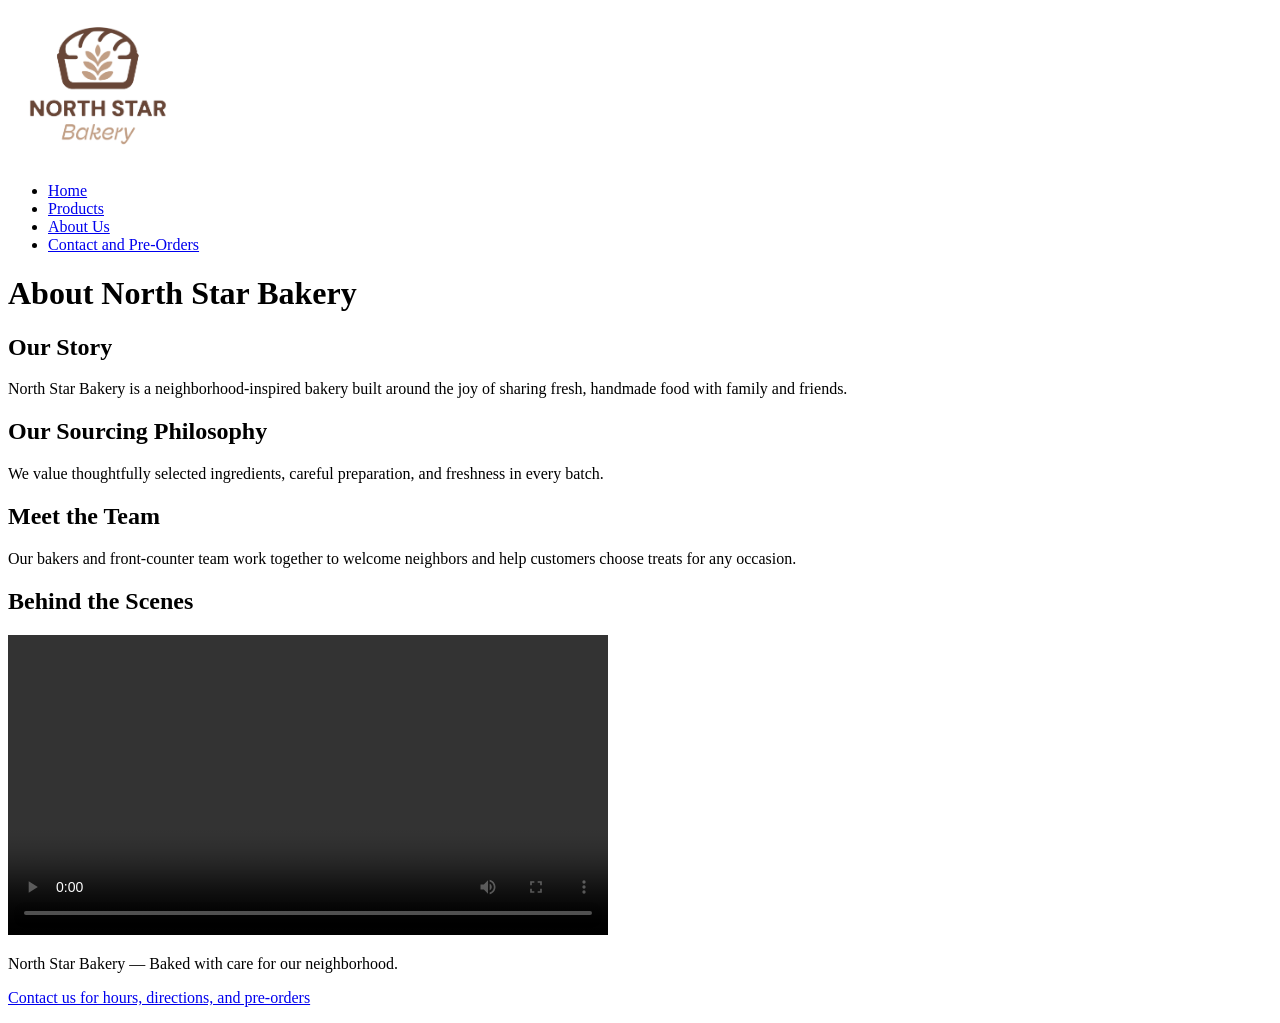
==== North_Star_Bakery/about.html @ fedf7f5f "Moved .git" ====
<!DOCTYPE html>
<html lang="en">
<head>
  <meta charset="UTF-8">
  <meta name="viewport" content="width=device-width, initial-scale=1.0">
  <title>About Us | North Star Bakery</title>
</head>
<body>
  <header>
    <a href="index.html"><img src="assets/bakery-logo.png" alt="North Star Bakery logo" width="180"></a>
    <nav aria-label="Main navigation">
      <ul>
        <li><a href="index.html">Home</a></li>
        <li><a href="products.html">Products</a></li>
        <li><a href="about.html">About Us</a></li>
        <li><a href="contact.html">Contact and Pre-Orders</a></li>
      </ul>
    </nav>
  </header>
  <main>
    <h1>About North Star Bakery</h1>
    <section>
      <h2>Our Story</h2>
      <p>North Star Bakery is a neighborhood-inspired bakery built around the joy of sharing fresh, handmade food with family and friends.</p>
    </section>
    <section>
      <h2>Our Sourcing Philosophy</h2>
      <p>We value thoughtfully selected ingredients, careful preparation, and freshness in every batch.</p>
    </section>
    <section>
      <h2>Meet the Team</h2>
      <p>Our bakers and front-counter team work together to welcome neighbors and help customers choose treats for any occasion.</p>
    </section>
    <section>
      <h2>Behind the Scenes</h2>
      <video controls width="600" preload="metadata">
        <source src="assets/bakery-behind-scenes.mp4" type="video/mp4">
        Your browser does not support video playback. Contact the bakery to learn about our baking process.
      </video>
    </section>
  </main>
  <footer>
    <p>North Star Bakery — Baked with care for our neighborhood.</p>
    <p><a href="contact.html">Contact us for hours, directions, and pre-orders</a></p>
  </footer>
</body>
</html>
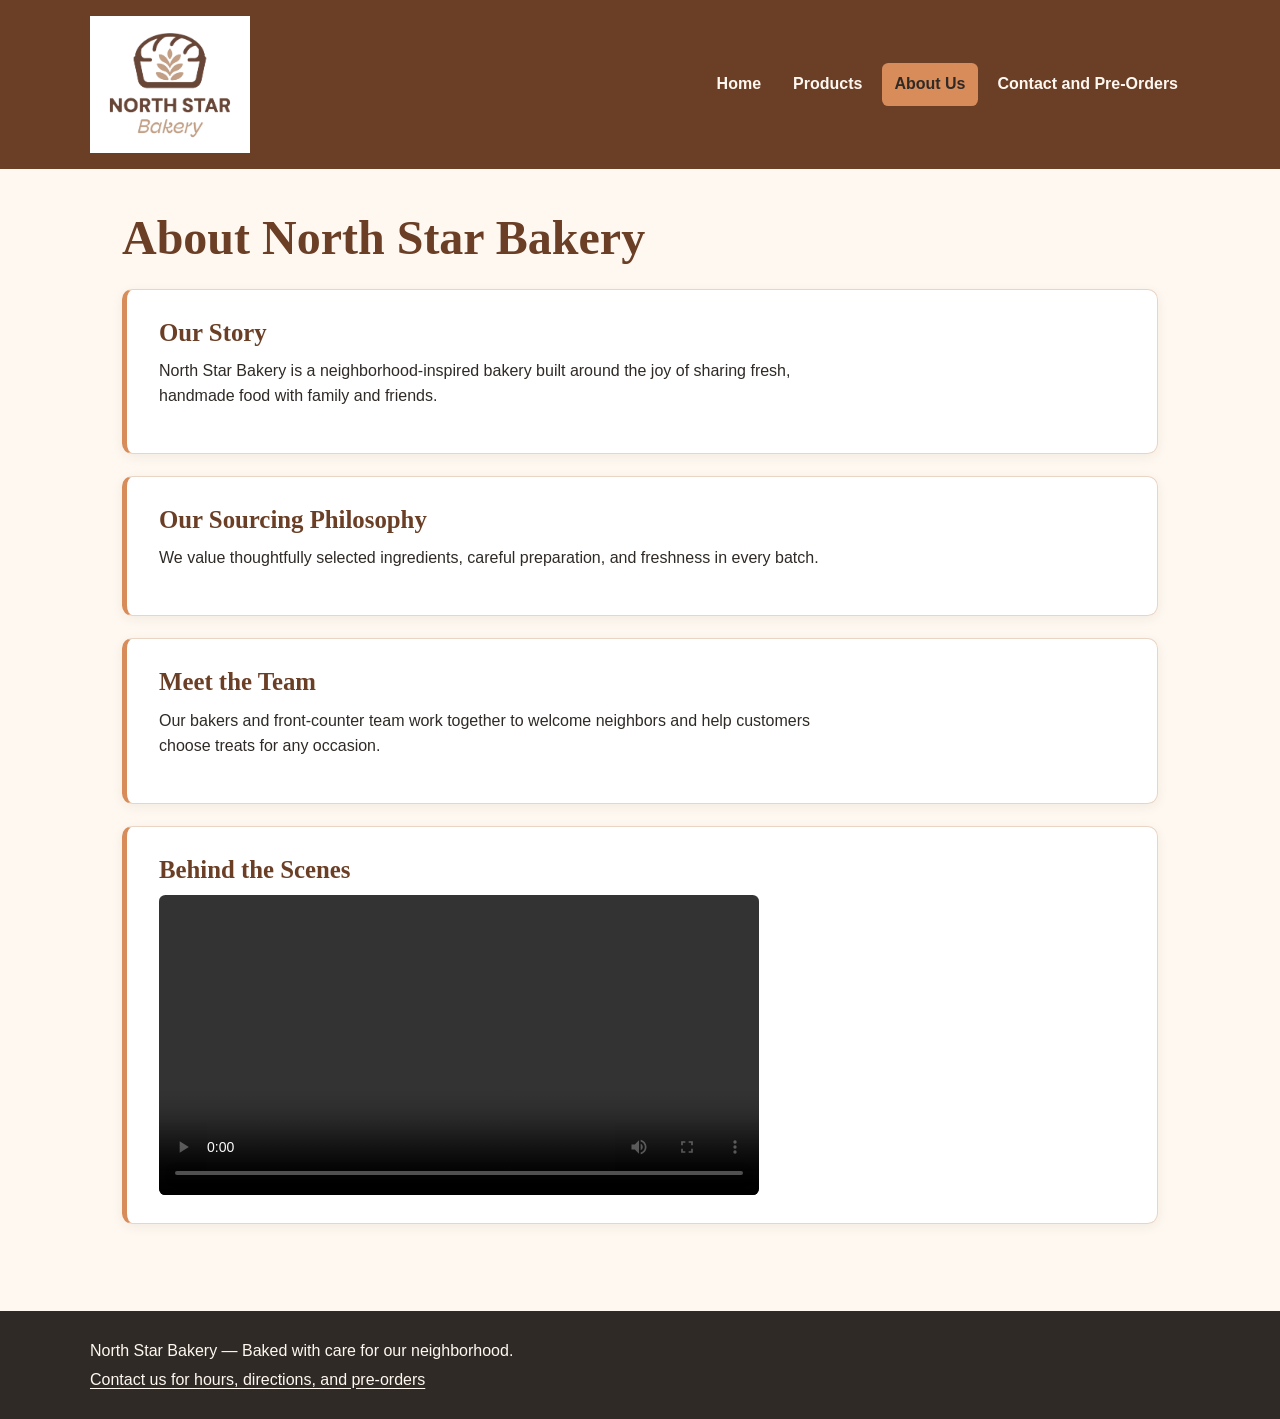
==== commit 878d694e: "Update File Names" ====
--- a/North_Star_Bakery/about.html
+++ b/North_Star_Bakery/about.html
@@ -1,47 +1,48 @@
 <!DOCTYPE html>
+
 <html lang="en">
 <head>
-  <meta charset="UTF-8">
-  <meta name="viewport" content="width=device-width, initial-scale=1.0">
-  <title>About Us | North Star Bakery</title>
-</head>
+<meta charset="utf-8"/>
+<meta content="width=device-width, initial-scale=1.0" name="viewport"/>
+<title>About Us | North Star Bakery</title>
+<link href="styles.css" rel="stylesheet"/></head>
 <body>
-  <header>
-    <a href="index.html"><img src="assets/bakery-logo.png" alt="North Star Bakery logo" width="180"></a>
-    <nav aria-label="Main navigation">
-      <ul>
-        <li><a href="index.html">Home</a></li>
-        <li><a href="products.html">Products</a></li>
-        <li><a href="about.html">About Us</a></li>
-        <li><a href="contact.html">Contact and Pre-Orders</a></li>
-      </ul>
-    </nav>
-  </header>
-  <main>
-    <h1>About North Star Bakery</h1>
-    <section>
-      <h2>Our Story</h2>
-      <p>North Star Bakery is a neighborhood-inspired bakery built around the joy of sharing fresh, handmade food with family and friends.</p>
-    </section>
-    <section>
-      <h2>Our Sourcing Philosophy</h2>
-      <p>We value thoughtfully selected ingredients, careful preparation, and freshness in every batch.</p>
-    </section>
-    <section>
-      <h2>Meet the Team</h2>
-      <p>Our bakers and front-counter team work together to welcome neighbors and help customers choose treats for any occasion.</p>
-    </section>
-    <section>
-      <h2>Behind the Scenes</h2>
-      <video controls width="600" preload="metadata">
-        <source src="assets/bakery-behind-scenes.mp4" type="video/mp4">
+<header>
+<a href="index.html"><img alt="North Star Bakery logo" src="assets/bakery-logo.png" width="180"/></a>
+<nav aria-label="Main navigation">
+<ul>
+<li><a href="index.html">Home</a></li>
+<li><a href="products.html">Products</a></li>
+<li><a aria-current="page" href="about.html">About Us</a></li>
+<li><a href="contact.html">Contact and Pre-Orders</a></li>
+</ul>
+</nav>
+</header>
+<main>
+<h1>About North Star Bakery</h1>
+<section>
+<h2>Our Story</h2>
+<p>North Star Bakery is a neighborhood-inspired bakery built around the joy of sharing fresh, handmade food with family and friends.</p>
+</section>
+<section>
+<h2>Our Sourcing Philosophy</h2>
+<p>We value thoughtfully selected ingredients, careful preparation, and freshness in every batch.</p>
+</section>
+<section>
+<h2>Meet the Team</h2>
+<p>Our bakers and front-counter team work together to welcome neighbors and help customers choose treats for any occasion.</p>
+</section>
+<section>
+<h2>Behind the Scenes</h2>
+<video controls="" preload="metadata" width="600">
+<source src="assets/bakery-behind-scenes.mp4" type="video/mp4"/>
         Your browser does not support video playback. Contact the bakery to learn about our baking process.
       </video>
-    </section>
-  </main>
-  <footer>
-    <p>North Star Bakery — Baked with care for our neighborhood.</p>
-    <p><a href="contact.html">Contact us for hours, directions, and pre-orders</a></p>
-  </footer>
+</section>
+</main>
+<footer>
+<p>North Star Bakery — Baked with care for our neighborhood.</p>
+<p><a href="contact.html">Contact us for hours, directions, and pre-orders</a></p>
+</footer>
 </body>
 </html>
--- a/North_Star_Bakery/styles.css
+++ b/North_Star_Bakery/styles.css
@@ -0,0 +1,9 @@
+/* North Star Bakery | shared, mobile-first visual system */
+:root { --cream:#FFF8F0; --brown:#6B3E26; --peach:#D88C5A; --charcoal:#2F2A26; }
+* {box-sizing:border-box} html{scroll-behavior:smooth} body{margin:0;background:var(--cream);color:var(--charcoal);font-family:Arial,Helvetica,sans-serif;font-size:1rem;line-height:1.6}
+a{color:var(--brown);text-underline-offset:3px}a:hover{color:#914d28}a:focus-visible,button:focus-visible,input:focus-visible,select:focus-visible,textarea:focus-visible{outline:3px solid var(--peach);outline-offset:3px}
+header{background:var(--brown);padding:1rem max(1rem,calc((100% - 1100px)/2));display:flex;flex-direction:column;align-items:center;gap:.75rem}header img{display:block;max-width:160px;height:auto}nav{width:100%}nav ul{list-style:none;margin:0;padding:0;display:flex;flex-wrap:wrap;justify-content:center;gap:.35rem}nav a{display:block;padding:.55rem .75rem;border-radius:.4rem;color:var(--cream);font-weight:700;text-decoration:none}nav a:hover,nav a[aria-current="page"]{background:var(--peach);color:var(--charcoal)}
+main{max-width:1100px;margin:auto;padding:1.5rem 1rem 3rem}h1,h2,h3{font-family:Georgia,'Times New Roman',serif;color:var(--brown);line-height:1.2}h1{font-size:clamp(2rem,5vw,3rem);margin:0 0 1rem}h2{font-size:1.55rem;margin:0 0 .65rem}p{margin:.5rem 0 1rem;max-width:75ch}main>section{background:#fff;border:1px solid #ead4c3;border-left:5px solid var(--peach);border-radius:.65rem;padding:1.25rem;margin:1.4rem 0;box-shadow:0 3px 12px #2f2a2610}main>img,main>picture img,section img,figure img{max-width:100%;height:auto;border-radius:.5rem}main>img{display:block;margin:1.25rem 0}picture{display:block}figure{margin:1rem 0}figcaption{font-size:.9rem;margin-top:.4rem}video{display:block;max-width:100%;height:auto;border-radius:.4rem}
+fieldset{border:1px solid #d7b9a5;border-radius:.5rem;padding:1rem;margin:1rem 0}legend{font-weight:700;color:var(--brown);padding:0 .4rem}label{font-weight:700}input,select,textarea{display:block;width:100%;max-width:100%;font:inherit;padding:.65rem;border:1px solid #907b6e;border-radius:.35rem;background:#fff;color:var(--charcoal)}textarea{resize:vertical}button{font:inherit;font-weight:700;background:var(--brown);color:var(--cream);padding:.7rem 1.3rem;border:0;border-radius:.4rem;cursor:pointer}button:hover{background:#4d2b1c}footer{background:var(--charcoal);color:var(--cream);padding:1.5rem max(1rem,calc((100% - 1100px)/2))}footer a{color:var(--cream)}footer p{margin:.2rem 0}
+@media(min-width:720px){header{flex-direction:row;justify-content:space-between}nav{width:auto}nav ul{justify-content:flex-end;gap:.5rem}main{padding:2.5rem 2rem 4rem}main>section{padding:1.75rem 2rem}form fieldset{padding:1.5rem}main>img{max-width:75%}}
+@media(prefers-reduced-motion:reduce){html{scroll-behavior:auto}}
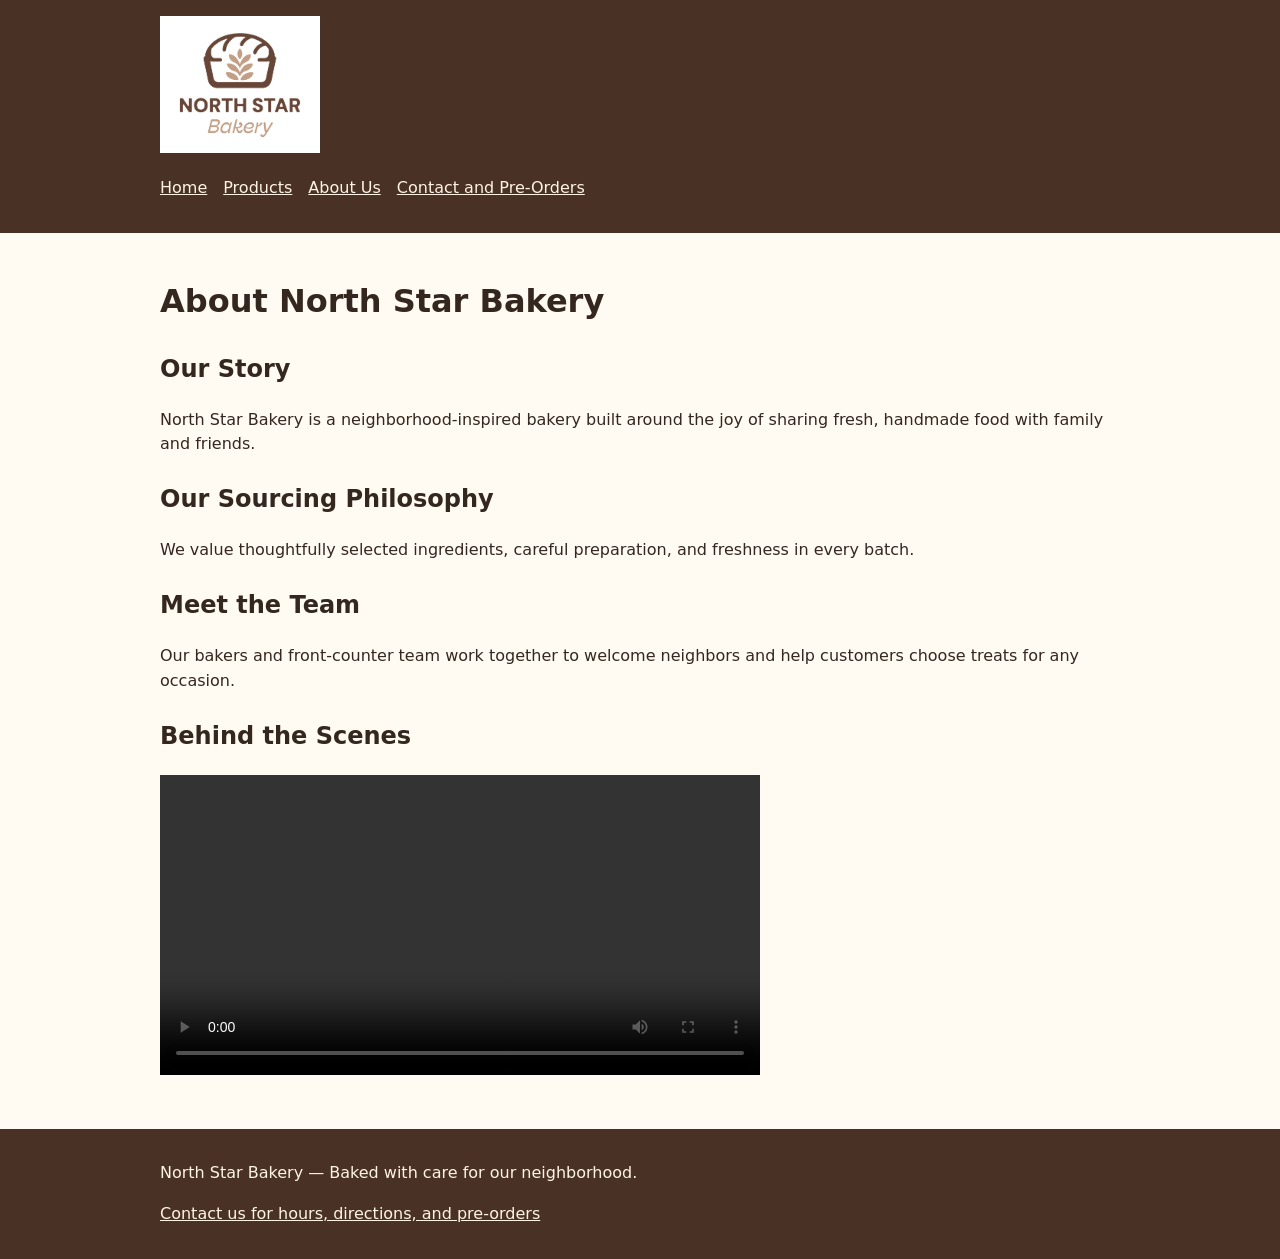
==== commit 7227d5e3: "Updated with JavaScript" ====
--- a/North_Star_Bakery/about.html
+++ b/North_Star_Bakery/about.html
@@ -5,7 +5,7 @@
 <meta charset="utf-8"/>
 <meta content="width=device-width, initial-scale=1.0" name="viewport"/>
 <title>About Us | North Star Bakery</title>
-<link href="styles.css" rel="stylesheet"/></head>
+<link href="styles.css" rel="stylesheet"/><link href="styles.css" rel="stylesheet"/></head>
 <body>
 <header>
 <a href="index.html"><img alt="North Star Bakery logo" src="assets/bakery-logo.png" width="180"/></a>
@@ -13,7 +13,7 @@
 <ul>
 <li><a href="index.html">Home</a></li>
 <li><a href="products.html">Products</a></li>
-<li><a aria-current="page" href="about.html">About Us</a></li>
+<li><a href="about.html">About Us</a></li>
 <li><a href="contact.html">Contact and Pre-Orders</a></li>
 </ul>
 </nav>
@@ -44,5 +44,5 @@
 <p>North Star Bakery — Baked with care for our neighborhood.</p>
 <p><a href="contact.html">Contact us for hours, directions, and pre-orders</a></p>
 </footer>
-</body>
+<script defer="" src="script.js"></script><script defer="" src="script.js"></script></body>
 </html>
--- a/North_Star_Bakery/styles.css
+++ b/North_Star_Bakery/styles.css
@@ -1,9 +1,2 @@
-/* North Star Bakery | shared, mobile-first visual system */
-:root { --cream:#FFF8F0; --brown:#6B3E26; --peach:#D88C5A; --charcoal:#2F2A26; }
-* {box-sizing:border-box} html{scroll-behavior:smooth} body{margin:0;background:var(--cream);color:var(--charcoal);font-family:Arial,Helvetica,sans-serif;font-size:1rem;line-height:1.6}
-a{color:var(--brown);text-underline-offset:3px}a:hover{color:#914d28}a:focus-visible,button:focus-visible,input:focus-visible,select:focus-visible,textarea:focus-visible{outline:3px solid var(--peach);outline-offset:3px}
-header{background:var(--brown);padding:1rem max(1rem,calc((100% - 1100px)/2));display:flex;flex-direction:column;align-items:center;gap:.75rem}header img{display:block;max-width:160px;height:auto}nav{width:100%}nav ul{list-style:none;margin:0;padding:0;display:flex;flex-wrap:wrap;justify-content:center;gap:.35rem}nav a{display:block;padding:.55rem .75rem;border-radius:.4rem;color:var(--cream);font-weight:700;text-decoration:none}nav a:hover,nav a[aria-current="page"]{background:var(--peach);color:var(--charcoal)}
-main{max-width:1100px;margin:auto;padding:1.5rem 1rem 3rem}h1,h2,h3{font-family:Georgia,'Times New Roman',serif;color:var(--brown);line-height:1.2}h1{font-size:clamp(2rem,5vw,3rem);margin:0 0 1rem}h2{font-size:1.55rem;margin:0 0 .65rem}p{margin:.5rem 0 1rem;max-width:75ch}main>section{background:#fff;border:1px solid #ead4c3;border-left:5px solid var(--peach);border-radius:.65rem;padding:1.25rem;margin:1.4rem 0;box-shadow:0 3px 12px #2f2a2610}main>img,main>picture img,section img,figure img{max-width:100%;height:auto;border-radius:.5rem}main>img{display:block;margin:1.25rem 0}picture{display:block}figure{margin:1rem 0}figcaption{font-size:.9rem;margin-top:.4rem}video{display:block;max-width:100%;height:auto;border-radius:.4rem}
-fieldset{border:1px solid #d7b9a5;border-radius:.5rem;padding:1rem;margin:1rem 0}legend{font-weight:700;color:var(--brown);padding:0 .4rem}label{font-weight:700}input,select,textarea{display:block;width:100%;max-width:100%;font:inherit;padding:.65rem;border:1px solid #907b6e;border-radius:.35rem;background:#fff;color:var(--charcoal)}textarea{resize:vertical}button{font:inherit;font-weight:700;background:var(--brown);color:var(--cream);padding:.7rem 1.3rem;border:0;border-radius:.4rem;cursor:pointer}button:hover{background:#4d2b1c}footer{background:var(--charcoal);color:var(--cream);padding:1.5rem max(1rem,calc((100% - 1100px)/2))}footer a{color:var(--cream)}footer p{margin:.2rem 0}
-@media(min-width:720px){header{flex-direction:row;justify-content:space-between}nav{width:auto}nav ul{justify-content:flex-end;gap:.5rem}main{padding:2.5rem 2rem 4rem}main>section{padding:1.75rem 2rem}form fieldset{padding:1.5rem}main>img{max-width:75%}}
-@media(prefers-reduced-motion:reduce){html{scroll-behavior:auto}}
+/* Touchstone 4 enhancements; original content and navigation retained. */
+:root{font-family:system-ui,Arial,sans-serif;color:#34271f;background:#fffaf2}body{margin:0;line-height:1.55}header,footer{background:#493125;color:#fff4e5;padding:1rem max(1rem,calc((100% - 960px)/2))}header img{max-width:160px;height:auto}nav ul{display:flex;flex-wrap:wrap;gap:1rem;list-style:none;padding:0}nav a,footer a{color:#fff4e5}main{max-width:960px;margin:auto;padding:1.4rem}main img,video{max-width:100%;height:auto}section{margin:1.5rem 0}button,input,select,textarea{font:inherit}button{cursor:pointer;background:#765037;color:white;border:0;border-radius:5px;padding:.55rem .9rem}button:focus-visible,a:focus-visible,input:focus-visible,select:focus-visible,textarea:focus-visible{outline:3px solid #d18a25;outline-offset:2px}.product-grid{display:grid;grid-template-columns:repeat(auto-fit,minmax(210px,1fr));gap:1rem}.product-card{border:1px solid #c9b59c;padding:1rem;border-radius:8px;background:white}.product-card h3{margin-top:0}.favorite-summary{padding:.9rem;border-left:4px solid #765037;background:#f7ebd9}.favorite-button[aria-pressed="true"]{background:#225b44}.field-error{display:block;color:#a31b20;font-weight:600;min-height:1.2em;font-size:.9rem}.invalid{border:2px solid #a31b20}input,textarea,select{max-width:100%;box-sizing:border-box}input:not([type=checkbox]),textarea,select{padding:.35rem}fieldset{border:1px solid #c9b59c;margin-bottom:1rem}#form-status{font-weight:600}#form-status.success{color:#225b44}#form-status.error{color:#a31b20}@media(max-width:520px){nav ul{display:block}nav li{margin:.4rem 0}main{padding:1rem}}
--- a/North_Star_Bakery/styles.css
+++ b/North_Star_Bakery/styles.css
@@ -1,9 +1,2 @@
-/* North Star Bakery | shared, mobile-first visual system */
-:root { --cream:#FFF8F0; --brown:#6B3E26; --peach:#D88C5A; --charcoal:#2F2A26; }
-* {box-sizing:border-box} html{scroll-behavior:smooth} body{margin:0;background:var(--cream);color:var(--charcoal);font-family:Arial,Helvetica,sans-serif;font-size:1rem;line-height:1.6}
-a{color:var(--brown);text-underline-offset:3px}a:hover{color:#914d28}a:focus-visible,button:focus-visible,input:focus-visible,select:focus-visible,textarea:focus-visible{outline:3px solid var(--peach);outline-offset:3px}
-header{background:var(--brown);padding:1rem max(1rem,calc((100% - 1100px)/2));display:flex;flex-direction:column;align-items:center;gap:.75rem}header img{display:block;max-width:160px;height:auto}nav{width:100%}nav ul{list-style:none;margin:0;padding:0;display:flex;flex-wrap:wrap;justify-content:center;gap:.35rem}nav a{display:block;padding:.55rem .75rem;border-radius:.4rem;color:var(--cream);font-weight:700;text-decoration:none}nav a:hover,nav a[aria-current="page"]{background:var(--peach);color:var(--charcoal)}
-main{max-width:1100px;margin:auto;padding:1.5rem 1rem 3rem}h1,h2,h3{font-family:Georgia,'Times New Roman',serif;color:var(--brown);line-height:1.2}h1{font-size:clamp(2rem,5vw,3rem);margin:0 0 1rem}h2{font-size:1.55rem;margin:0 0 .65rem}p{margin:.5rem 0 1rem;max-width:75ch}main>section{background:#fff;border:1px solid #ead4c3;border-left:5px solid var(--peach);border-radius:.65rem;padding:1.25rem;margin:1.4rem 0;box-shadow:0 3px 12px #2f2a2610}main>img,main>picture img,section img,figure img{max-width:100%;height:auto;border-radius:.5rem}main>img{display:block;margin:1.25rem 0}picture{display:block}figure{margin:1rem 0}figcaption{font-size:.9rem;margin-top:.4rem}video{display:block;max-width:100%;height:auto;border-radius:.4rem}
-fieldset{border:1px solid #d7b9a5;border-radius:.5rem;padding:1rem;margin:1rem 0}legend{font-weight:700;color:var(--brown);padding:0 .4rem}label{font-weight:700}input,select,textarea{display:block;width:100%;max-width:100%;font:inherit;padding:.65rem;border:1px solid #907b6e;border-radius:.35rem;background:#fff;color:var(--charcoal)}textarea{resize:vertical}button{font:inherit;font-weight:700;background:var(--brown);color:var(--cream);padding:.7rem 1.3rem;border:0;border-radius:.4rem;cursor:pointer}button:hover{background:#4d2b1c}footer{background:var(--charcoal);color:var(--cream);padding:1.5rem max(1rem,calc((100% - 1100px)/2))}footer a{color:var(--cream)}footer p{margin:.2rem 0}
-@media(min-width:720px){header{flex-direction:row;justify-content:space-between}nav{width:auto}nav ul{justify-content:flex-end;gap:.5rem}main{padding:2.5rem 2rem 4rem}main>section{padding:1.75rem 2rem}form fieldset{padding:1.5rem}main>img{max-width:75%}}
-@media(prefers-reduced-motion:reduce){html{scroll-behavior:auto}}
+/* Touchstone 4 enhancements; original content and navigation retained. */
+:root{font-family:system-ui,Arial,sans-serif;color:#34271f;background:#fffaf2}body{margin:0;line-height:1.55}header,footer{background:#493125;color:#fff4e5;padding:1rem max(1rem,calc((100% - 960px)/2))}header img{max-width:160px;height:auto}nav ul{display:flex;flex-wrap:wrap;gap:1rem;list-style:none;padding:0}nav a,footer a{color:#fff4e5}main{max-width:960px;margin:auto;padding:1.4rem}main img,video{max-width:100%;height:auto}section{margin:1.5rem 0}button,input,select,textarea{font:inherit}button{cursor:pointer;background:#765037;color:white;border:0;border-radius:5px;padding:.55rem .9rem}button:focus-visible,a:focus-visible,input:focus-visible,select:focus-visible,textarea:focus-visible{outline:3px solid #d18a25;outline-offset:2px}.product-grid{display:grid;grid-template-columns:repeat(auto-fit,minmax(210px,1fr));gap:1rem}.product-card{border:1px solid #c9b59c;padding:1rem;border-radius:8px;background:white}.product-card h3{margin-top:0}.favorite-summary{padding:.9rem;border-left:4px solid #765037;background:#f7ebd9}.favorite-button[aria-pressed="true"]{background:#225b44}.field-error{display:block;color:#a31b20;font-weight:600;min-height:1.2em;font-size:.9rem}.invalid{border:2px solid #a31b20}input,textarea,select{max-width:100%;box-sizing:border-box}input:not([type=checkbox]),textarea,select{padding:.35rem}fieldset{border:1px solid #c9b59c;margin-bottom:1rem}#form-status{font-weight:600}#form-status.success{color:#225b44}#form-status.error{color:#a31b20}@media(max-width:520px){nav ul{display:block}nav li{margin:.4rem 0}main{padding:1rem}}
